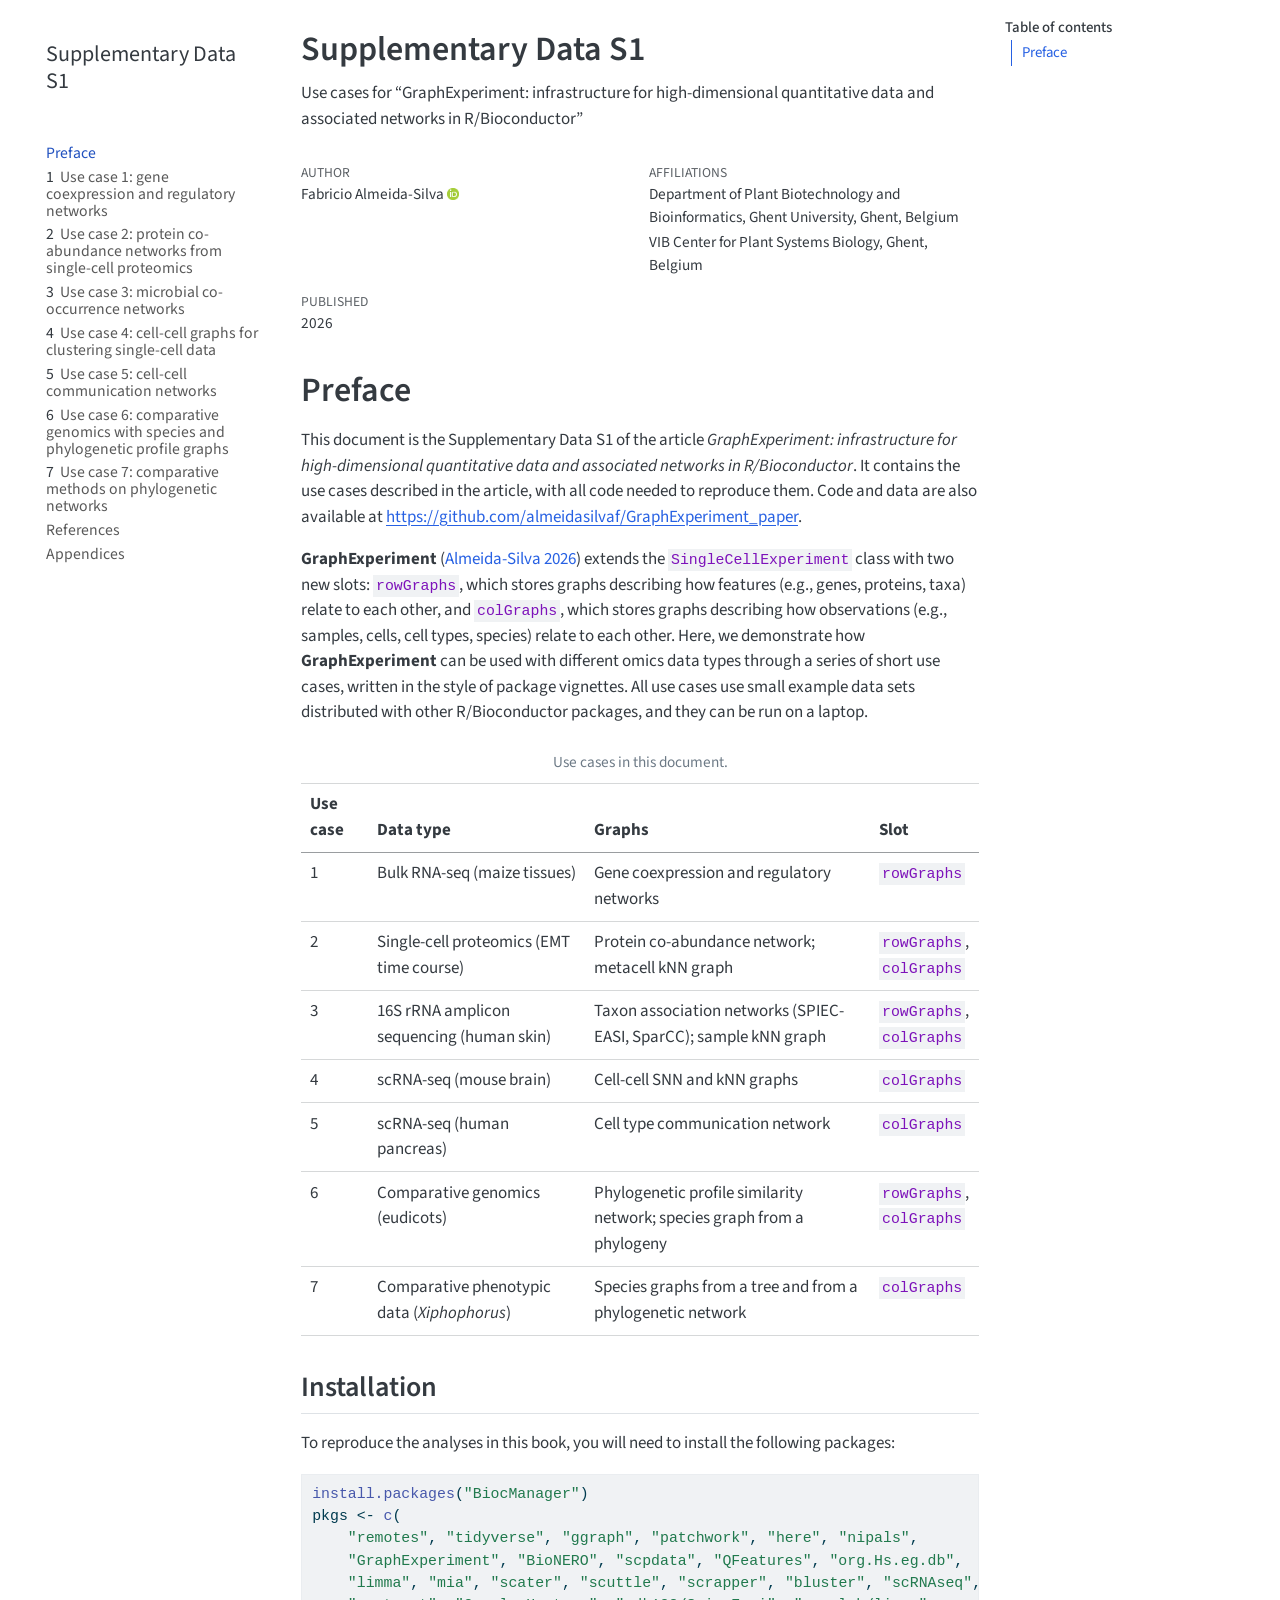
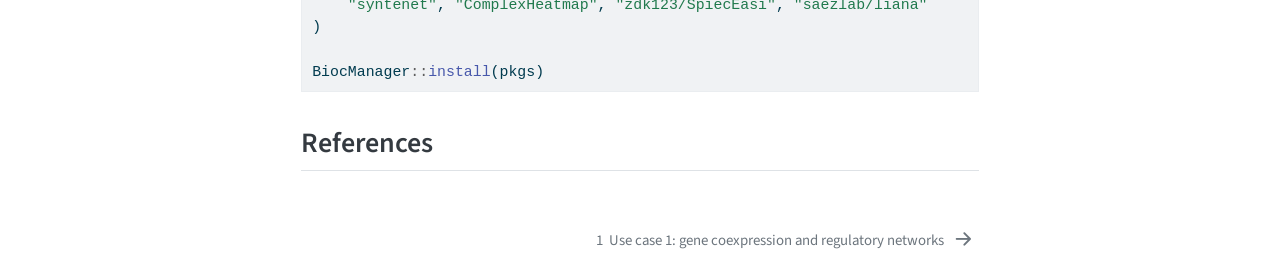
==== index.html @ 157ecf82 "Built site for gh-pages" ====
<!DOCTYPE html>
<html xmlns="http://www.w3.org/1999/xhtml" lang="en" xml:lang="en"><head>

<meta charset="utf-8">
<meta name="generator" content="quarto-1.8.25">

<meta name="viewport" content="width=device-width, initial-scale=1.0, user-scalable=yes">

<meta name="author" content="Fabricio Almeida-Silva">
<meta name="dcterms.date" content="2026-01-01">

<title>Supplementary Data S1</title>
<style>
code{white-space: pre-wrap;}
span.smallcaps{font-variant: small-caps;}
div.columns{display: flex; gap: min(4vw, 1.5em);}
div.column{flex: auto; overflow-x: auto;}
div.hanging-indent{margin-left: 1.5em; text-indent: -1.5em;}
ul.task-list{list-style: none;}
ul.task-list li input[type="checkbox"] {
  width: 0.8em;
  margin: 0 0.8em 0.2em -1em; /* quarto-specific, see https://github.com/quarto-dev/quarto-cli/issues/4556 */ 
  vertical-align: middle;
}
/* CSS for syntax highlighting */
html { -webkit-text-size-adjust: 100%; }
pre > code.sourceCode { white-space: pre; position: relative; }
pre > code.sourceCode > span { display: inline-block; line-height: 1.25; }
pre > code.sourceCode > span:empty { height: 1.2em; }
.sourceCode { overflow: visible; }
code.sourceCode > span { color: inherit; text-decoration: inherit; }
div.sourceCode { margin: 1em 0; }
pre.sourceCode { margin: 0; }
@media screen {
div.sourceCode { overflow: auto; }
}
@media print {
pre > code.sourceCode { white-space: pre-wrap; }
pre > code.sourceCode > span { text-indent: -5em; padding-left: 5em; }
}
pre.numberSource code
  { counter-reset: source-line 0; }
pre.numberSource code > span
  { position: relative; left: -4em; counter-increment: source-line; }
pre.numberSource code > span > a:first-child::before
  { content: counter(source-line);
    position: relative; left: -1em; text-align: right; vertical-align: baseline;
    border: none; display: inline-block;
    -webkit-touch-callout: none; -webkit-user-select: none;
    -khtml-user-select: none; -moz-user-select: none;
    -ms-user-select: none; user-select: none;
    padding: 0 4px; width: 4em;
  }
pre.numberSource { margin-left: 3em;  padding-left: 4px; }
div.sourceCode
  {   }
@media screen {
pre > code.sourceCode > span > a:first-child::before { text-decoration: underline; }
}
/* CSS for citations */
div.csl-bib-body { }
div.csl-entry {
  clear: both;
  margin-bottom: 0em;
}
.hanging-indent div.csl-entry {
  margin-left:2em;
  text-indent:-2em;
}
div.csl-left-margin {
  min-width:2em;
  float:left;
}
div.csl-right-inline {
  margin-left:2em;
  padding-left:1em;
}
div.csl-indent {
  margin-left: 2em;
}</style>


<script src="site_libs/quarto-nav/quarto-nav.js"></script>
<script src="site_libs/quarto-nav/headroom.min.js"></script>
<script src="site_libs/clipboard/clipboard.min.js"></script>
<script src="site_libs/quarto-search/autocomplete.umd.js"></script>
<script src="site_libs/quarto-search/fuse.min.js"></script>
<script src="site_libs/quarto-search/quarto-search.js"></script>
<meta name="quarto:offset" content="./">
<link href="./chapters/chapter_01.html" rel="next">
<script src="site_libs/quarto-html/quarto.js" type="module"></script>
<script src="site_libs/quarto-html/tabsets/tabsets.js" type="module"></script>
<script src="site_libs/quarto-html/axe/axe-check.js" type="module"></script>
<script src="site_libs/quarto-html/popper.min.js"></script>
<script src="site_libs/quarto-html/tippy.umd.min.js"></script>
<script src="site_libs/quarto-html/anchor.min.js"></script>
<link href="site_libs/quarto-html/tippy.css" rel="stylesheet">
<link href="site_libs/quarto-html/quarto-syntax-highlighting-7b89279ff1a6dce999919e0e67d4d9ec.css" rel="stylesheet" id="quarto-text-highlighting-styles">
<script src="site_libs/bootstrap/bootstrap.min.js"></script>
<link href="site_libs/bootstrap/bootstrap-icons.css" rel="stylesheet">
<link href="site_libs/bootstrap/bootstrap-eed58d07fcb345cabe4b3c55f5b85003.min.css" rel="stylesheet" append-hash="true" id="quarto-bootstrap" data-mode="light">
<script id="quarto-search-options" type="application/json">{
  "location": "sidebar",
  "copy-button": false,
  "collapse-after": 3,
  "panel-placement": "start",
  "type": "textbox",
  "limit": 50,
  "keyboard-shortcut": [
    "f",
    "/",
    "s"
  ],
  "show-item-context": false,
  "language": {
    "search-no-results-text": "No results",
    "search-matching-documents-text": "matching documents",
    "search-copy-link-title": "Copy link to search",
    "search-hide-matches-text": "Hide additional matches",
    "search-more-match-text": "more match in this document",
    "search-more-matches-text": "more matches in this document",
    "search-clear-button-title": "Clear",
    "search-text-placeholder": "",
    "search-detached-cancel-button-title": "Cancel",
    "search-submit-button-title": "Submit",
    "search-label": "Search"
  }
}</script>


</head>

<body class="nav-sidebar floating quarto-light">

<div id="quarto-search-results"></div>
  <header id="quarto-header" class="headroom fixed-top">
  <nav class="quarto-secondary-nav">
    <div class="container-fluid d-flex">
      <button type="button" class="quarto-btn-toggle btn" data-bs-toggle="collapse" role="button" data-bs-target=".quarto-sidebar-collapse-item" aria-controls="quarto-sidebar" aria-expanded="false" aria-label="Toggle sidebar navigation" onclick="if (window.quartoToggleHeadroom) { window.quartoToggleHeadroom(); }">
        <i class="bi bi-layout-text-sidebar-reverse"></i>
      </button>
        <nav class="quarto-page-breadcrumbs" aria-label="breadcrumb"><ol class="breadcrumb"><li class="breadcrumb-item"><a href="./index.html">Preface</a></li></ol></nav>
        <a class="flex-grow-1" role="navigation" data-bs-toggle="collapse" data-bs-target=".quarto-sidebar-collapse-item" aria-controls="quarto-sidebar" aria-expanded="false" aria-label="Toggle sidebar navigation" onclick="if (window.quartoToggleHeadroom) { window.quartoToggleHeadroom(); }">      
        </a>
      <button type="button" class="btn quarto-search-button" aria-label="Search" onclick="window.quartoOpenSearch();">
        <i class="bi bi-search"></i>
      </button>
    </div>
  </nav>
</header>
<!-- content -->
<div id="quarto-content" class="quarto-container page-columns page-rows-contents page-layout-article">
<!-- sidebar -->
  <nav id="quarto-sidebar" class="sidebar collapse collapse-horizontal quarto-sidebar-collapse-item sidebar-navigation floating overflow-auto">
    <div class="pt-lg-2 mt-2 text-left sidebar-header sidebar-header-stacked">
      <a href="./index.html" class="sidebar-logo-link">
      </a>
    <div class="sidebar-title mb-0 py-0">
      <a href="./">Supplementary Data S1</a> 
    </div>
      </div>
        <div class="mt-2 flex-shrink-0 align-items-center">
        <div class="sidebar-search">
        <div id="quarto-search" class="" title="Search"></div>
        </div>
        </div>
    <div class="sidebar-menu-container"> 
    <ul class="list-unstyled mt-1">
        <li class="sidebar-item">
  <div class="sidebar-item-container"> 
  <a href="./index.html" class="sidebar-item-text sidebar-link active">
 <span class="menu-text">Preface</span></a>
  </div>
</li>
        <li class="sidebar-item">
  <div class="sidebar-item-container"> 
  <a href="./chapters/chapter_01.html" class="sidebar-item-text sidebar-link">
 <span class="menu-text"><span class="chapter-number">1</span>&nbsp; <span class="chapter-title">Use case 1: gene coexpression and regulatory networks</span></span></a>
  </div>
</li>
        <li class="sidebar-item">
  <div class="sidebar-item-container"> 
  <a href="./chapters/chapter_02.html" class="sidebar-item-text sidebar-link">
 <span class="menu-text"><span class="chapter-number">2</span>&nbsp; <span class="chapter-title">Use case 2: protein co-abundance networks from single-cell proteomics</span></span></a>
  </div>
</li>
        <li class="sidebar-item">
  <div class="sidebar-item-container"> 
  <a href="./chapters/chapter_03.html" class="sidebar-item-text sidebar-link">
 <span class="menu-text"><span class="chapter-number">3</span>&nbsp; <span class="chapter-title">Use case 3: microbial co-occurrence networks</span></span></a>
  </div>
</li>
        <li class="sidebar-item">
  <div class="sidebar-item-container"> 
  <a href="./chapters/chapter_04.html" class="sidebar-item-text sidebar-link">
 <span class="menu-text"><span class="chapter-number">4</span>&nbsp; <span class="chapter-title">Use case 4: cell-cell graphs for clustering single-cell data</span></span></a>
  </div>
</li>
        <li class="sidebar-item">
  <div class="sidebar-item-container"> 
  <a href="./chapters/chapter_05.html" class="sidebar-item-text sidebar-link">
 <span class="menu-text"><span class="chapter-number">5</span>&nbsp; <span class="chapter-title">Use case 5: cell-cell communication networks</span></span></a>
  </div>
</li>
        <li class="sidebar-item">
  <div class="sidebar-item-container"> 
  <a href="./chapters/chapter_06.html" class="sidebar-item-text sidebar-link">
 <span class="menu-text"><span class="chapter-number">6</span>&nbsp; <span class="chapter-title">Use case 6: comparative genomics with species and phylogenetic profile graphs</span></span></a>
  </div>
</li>
        <li class="sidebar-item">
  <div class="sidebar-item-container"> 
  <a href="./chapters/chapter_07.html" class="sidebar-item-text sidebar-link">
 <span class="menu-text"><span class="chapter-number">7</span>&nbsp; <span class="chapter-title">Use case 7: comparative methods on phylogenetic networks</span></span></a>
  </div>
</li>
        <li class="sidebar-item">
  <div class="sidebar-item-container"> 
  <a href="./references.html" class="sidebar-item-text sidebar-link">
 <span class="menu-text">References</span></a>
  </div>
</li>
        <li class="sidebar-item">
  <div class="sidebar-item-container"> 
  <a href="./chapters/appendices.html" class="sidebar-item-text sidebar-link">
 <span class="menu-text">Appendices</span></a>
  </div>
</li>
    </ul>
    </div>
</nav>
<div id="quarto-sidebar-glass" class="quarto-sidebar-collapse-item" data-bs-toggle="collapse" data-bs-target=".quarto-sidebar-collapse-item"></div>
<!-- margin-sidebar -->
    <div id="quarto-margin-sidebar" class="sidebar margin-sidebar">
        <nav id="TOC" role="doc-toc" class="toc-active">
    <h2 id="toc-title">Table of contents</h2>
   
  <ul>
  <li><a href="#preface" id="toc-preface" class="nav-link active" data-scroll-target="#preface">Preface</a>
  <ul class="collapse">
  <li><a href="#installation" id="toc-installation" class="nav-link" data-scroll-target="#installation">Installation</a></li>
  <li><a href="#references" id="toc-references" class="nav-link" data-scroll-target="#references">References</a></li>
  </ul></li>
  </ul>
</nav>
    </div>
<!-- main -->
<main class="content" id="quarto-document-content">

<header id="title-block-header" class="quarto-title-block default">
<div class="quarto-title">
<h1 class="title">Supplementary Data S1</h1>
<p class="subtitle lead"></p><p>Use cases for “GraphExperiment: infrastructure for high-dimensional quantitative data and associated networks in R/Bioconductor”</p><p></p>
</div>


<div class="quarto-title-meta-author">
  <div class="quarto-title-meta-heading">Author</div>
  <div class="quarto-title-meta-heading">Affiliations</div>
  
    <div class="quarto-title-meta-contents">
    <p class="author">Fabricio Almeida-Silva <a href="https://orcid.org/0000-0002-5314-2964" class="quarto-title-author-orcid"> <img src="[data-uri]"></a></p>
  </div>
  <div class="quarto-title-meta-contents">
        <p class="affiliation">
            Department of Plant Biotechnology and Bioinformatics, Ghent University, Ghent, Belgium
          </p>
        <p class="affiliation">
            VIB Center for Plant Systems Biology, Ghent, Belgium
          </p>
      </div>
  </div>

<div class="quarto-title-meta">

      
    <div>
    <div class="quarto-title-meta-heading">Published</div>
    <div class="quarto-title-meta-contents">
      <p class="date">2026</p>
    </div>
  </div>
  
    
  </div>
  


</header>


<section id="preface" class="level1 unnumbered">
<h1 class="unnumbered">Preface</h1>
<p>This document is the Supplementary Data S1 of the article <em>GraphExperiment: infrastructure for high-dimensional quantitative data and associated networks in R/Bioconductor</em>. It contains the use cases described in the article, with all code needed to reproduce them. Code and data are also available at <a href="https://github.com/almeidasilvaf/GraphExperiment_paper" class="uri">https://github.com/almeidasilvaf/GraphExperiment_paper</a>.</p>
<p><strong>GraphExperiment</strong> <span class="citation" data-cites="almeida2026graphexperiment">(<a href="references.html#ref-almeida2026graphexperiment" role="doc-biblioref">Almeida-Silva 2026</a>)</span> extends the <code>SingleCellExperiment</code> class with two new slots: <code>rowGraphs</code>, which stores graphs describing how features (e.g., genes, proteins, taxa) relate to each other, and <code>colGraphs</code>, which stores graphs describing how observations (e.g., samples, cells, cell types, species) relate to each other. Here, we demonstrate how <strong>GraphExperiment</strong> can be used with different omics data types through a series of short use cases, written in the style of package vignettes. All use cases use small example data sets distributed with other R/Bioconductor packages, and they can be run on a laptop.</p>
<table class="caption-top table">
<caption>Use cases in this document.</caption>
<colgroup>
<col style="width: 10%">
<col style="width: 32%">
<col style="width: 42%">
<col style="width: 16%">
</colgroup>
<thead>
<tr class="header">
<th style="text-align: left;">Use case</th>
<th style="text-align: left;">Data type</th>
<th style="text-align: left;">Graphs</th>
<th style="text-align: left;">Slot</th>
</tr>
</thead>
<tbody>
<tr class="odd">
<td style="text-align: left;">1</td>
<td style="text-align: left;">Bulk RNA-seq (maize tissues)</td>
<td style="text-align: left;">Gene coexpression and regulatory networks</td>
<td style="text-align: left;"><code>rowGraphs</code></td>
</tr>
<tr class="even">
<td style="text-align: left;">2</td>
<td style="text-align: left;">Single-cell proteomics (EMT time course)</td>
<td style="text-align: left;">Protein co-abundance network; metacell kNN graph</td>
<td style="text-align: left;"><code>rowGraphs</code>, <code>colGraphs</code></td>
</tr>
<tr class="odd">
<td style="text-align: left;">3</td>
<td style="text-align: left;">16S rRNA amplicon sequencing (human skin)</td>
<td style="text-align: left;">Taxon association networks (SPIEC-EASI, SparCC); sample kNN graph</td>
<td style="text-align: left;"><code>rowGraphs</code>, <code>colGraphs</code></td>
</tr>
<tr class="even">
<td style="text-align: left;">4</td>
<td style="text-align: left;">scRNA-seq (mouse brain)</td>
<td style="text-align: left;">Cell-cell SNN and kNN graphs</td>
<td style="text-align: left;"><code>colGraphs</code></td>
</tr>
<tr class="odd">
<td style="text-align: left;">5</td>
<td style="text-align: left;">scRNA-seq (human pancreas)</td>
<td style="text-align: left;">Cell type communication network</td>
<td style="text-align: left;"><code>colGraphs</code></td>
</tr>
<tr class="even">
<td style="text-align: left;">6</td>
<td style="text-align: left;">Comparative genomics (eudicots)</td>
<td style="text-align: left;">Phylogenetic profile similarity network; species graph from a phylogeny</td>
<td style="text-align: left;"><code>rowGraphs</code>, <code>colGraphs</code></td>
</tr>
<tr class="odd">
<td style="text-align: left;">7</td>
<td style="text-align: left;">Comparative phenotypic data (<em>Xiphophorus</em>)</td>
<td style="text-align: left;">Species graphs from a tree and from a phylogenetic network</td>
<td style="text-align: left;"><code>colGraphs</code></td>
</tr>
</tbody>
</table>
<section id="installation" class="level2 unnumbered">
<h2 class="unnumbered anchored" data-anchor-id="installation">Installation</h2>
<p>To reproduce the analyses in this book, you will need to install the following packages:</p>
<div class="cell">
<div class="code-copy-outer-scaffold"><div class="sourceCode cell-code" id="cb1"><pre class="sourceCode r code-with-copy"><code class="sourceCode r"><span id="cb1-1"><a href="#cb1-1" aria-hidden="true" tabindex="-1"></a><span class="fu">install.packages</span>(<span class="st">"BiocManager"</span>)</span>
<span id="cb1-2"><a href="#cb1-2" aria-hidden="true" tabindex="-1"></a>pkgs <span class="ot">&lt;-</span> <span class="fu">c</span>(</span>
<span id="cb1-3"><a href="#cb1-3" aria-hidden="true" tabindex="-1"></a>    <span class="st">"remotes"</span>, <span class="st">"tidyverse"</span>, <span class="st">"ggraph"</span>, <span class="st">"patchwork"</span>, <span class="st">"here"</span>, <span class="st">"nipals"</span>,</span>
<span id="cb1-4"><a href="#cb1-4" aria-hidden="true" tabindex="-1"></a>    <span class="st">"GraphExperiment"</span>, <span class="st">"BioNERO"</span>, <span class="st">"scpdata"</span>, <span class="st">"QFeatures"</span>, <span class="st">"org.Hs.eg.db"</span>,</span>
<span id="cb1-5"><a href="#cb1-5" aria-hidden="true" tabindex="-1"></a>    <span class="st">"limma"</span>, <span class="st">"mia"</span>, <span class="st">"scater"</span>, <span class="st">"scuttle"</span>, <span class="st">"scrapper"</span>, <span class="st">"bluster"</span>, <span class="st">"scRNAseq"</span>,</span>
<span id="cb1-6"><a href="#cb1-6" aria-hidden="true" tabindex="-1"></a>    <span class="st">"syntenet"</span>, <span class="st">"ComplexHeatmap"</span>, <span class="st">"zdk123/SpiecEasi"</span>, <span class="st">"saezlab/liana"</span></span>
<span id="cb1-7"><a href="#cb1-7" aria-hidden="true" tabindex="-1"></a>)</span>
<span id="cb1-8"><a href="#cb1-8" aria-hidden="true" tabindex="-1"></a></span>
<span id="cb1-9"><a href="#cb1-9" aria-hidden="true" tabindex="-1"></a>BiocManager<span class="sc">::</span><span class="fu">install</span>(pkgs)</span></code></pre></div><button title="Copy to Clipboard" class="code-copy-button"><i class="bi"></i></button></div>
</div>
</section>
<section id="references" class="level2 unnumbered">
<h2 class="unnumbered anchored" data-anchor-id="references">References</h2>


<div id="refs" class="references csl-bib-body hanging-indent" data-entry-spacing="0" role="list" style="display: none">
<div id="ref-almeida2026graphexperiment" class="csl-entry" role="listitem">
Almeida-Silva, Fabricio. 2026. <em>GraphExperiment: S4 Class for Quantitative Data and Associated Networks</em>. <a href="https://github.com/almeidasilvaf/GraphExperiment">https://github.com/almeidasilvaf/GraphExperiment</a>.
</div>
</div>
</section>
</section>

</main> <!-- /main -->
<script id="quarto-html-after-body" type="application/javascript">
  window.document.addEventListener("DOMContentLoaded", function (event) {
    const icon = "";
    const anchorJS = new window.AnchorJS();
    anchorJS.options = {
      placement: 'right',
      icon: icon
    };
    anchorJS.add('.anchored');
    const isCodeAnnotation = (el) => {
      for (const clz of el.classList) {
        if (clz.startsWith('code-annotation-')) {                     
          return true;
        }
      }
      return false;
    }
    const onCopySuccess = function(e) {
      // button target
      const button = e.trigger;
      // don't keep focus
      button.blur();
      // flash "checked"
      button.classList.add('code-copy-button-checked');
      var currentTitle = button.getAttribute("title");
      button.setAttribute("title", "Copied!");
      let tooltip;
      if (window.bootstrap) {
        button.setAttribute("data-bs-toggle", "tooltip");
        button.setAttribute("data-bs-placement", "left");
        button.setAttribute("data-bs-title", "Copied!");
        tooltip = new bootstrap.Tooltip(button, 
          { trigger: "manual", 
            customClass: "code-copy-button-tooltip",
            offset: [0, -8]});
        tooltip.show();    
      }
      setTimeout(function() {
        if (tooltip) {
          tooltip.hide();
          button.removeAttribute("data-bs-title");
          button.removeAttribute("data-bs-toggle");
          button.removeAttribute("data-bs-placement");
        }
        button.setAttribute("title", currentTitle);
        button.classList.remove('code-copy-button-checked');
      }, 1000);
      // clear code selection
      e.clearSelection();
    }
    const getTextToCopy = function(trigger) {
      const outerScaffold = trigger.parentElement.cloneNode(true);
      const codeEl = outerScaffold.querySelector('code');
      for (const childEl of codeEl.children) {
        if (isCodeAnnotation(childEl)) {
          childEl.remove();
        }
      }
      return codeEl.innerText;
    }
    const clipboard = new window.ClipboardJS('.code-copy-button:not([data-in-quarto-modal])', {
      text: getTextToCopy
    });
    clipboard.on('success', onCopySuccess);
    if (window.document.getElementById('quarto-embedded-source-code-modal')) {
      const clipboardModal = new window.ClipboardJS('.code-copy-button[data-in-quarto-modal]', {
        text: getTextToCopy,
        container: window.document.getElementById('quarto-embedded-source-code-modal')
      });
      clipboardModal.on('success', onCopySuccess);
    }
      var localhostRegex = new RegExp(/^(?:http|https):\/\/localhost\:?[0-9]*\//);
      var mailtoRegex = new RegExp(/^mailto:/);
        var filterRegex = new RegExp('/' + window.location.host + '/');
      var isInternal = (href) => {
          return filterRegex.test(href) || localhostRegex.test(href) || mailtoRegex.test(href);
      }
      // Inspect non-navigation links and adorn them if external
     var links = window.document.querySelectorAll('a[href]:not(.nav-link):not(.navbar-brand):not(.toc-action):not(.sidebar-link):not(.sidebar-item-toggle):not(.pagination-link):not(.no-external):not([aria-hidden]):not(.dropdown-item):not(.quarto-navigation-tool):not(.about-link)');
      for (var i=0; i<links.length; i++) {
        const link = links[i];
        if (!isInternal(link.href)) {
          // undo the damage that might have been done by quarto-nav.js in the case of
          // links that we want to consider external
          if (link.dataset.originalHref !== undefined) {
            link.href = link.dataset.originalHref;
          }
        }
      }
    function tippyHover(el, contentFn, onTriggerFn, onUntriggerFn) {
      const config = {
        allowHTML: true,
        maxWidth: 500,
        delay: 100,
        arrow: false,
        appendTo: function(el) {
            return el.parentElement;
        },
        interactive: true,
        interactiveBorder: 10,
        theme: 'quarto',
        placement: 'bottom-start',
      };
      if (contentFn) {
        config.content = contentFn;
      }
      if (onTriggerFn) {
        config.onTrigger = onTriggerFn;
      }
      if (onUntriggerFn) {
        config.onUntrigger = onUntriggerFn;
      }
      window.tippy(el, config); 
    }
    const noterefs = window.document.querySelectorAll('a[role="doc-noteref"]');
    for (var i=0; i<noterefs.length; i++) {
      const ref = noterefs[i];
      tippyHover(ref, function() {
        // use id or data attribute instead here
        let href = ref.getAttribute('data-footnote-href') || ref.getAttribute('href');
        try { href = new URL(href).hash; } catch {}
        const id = href.replace(/^#\/?/, "");
        const note = window.document.getElementById(id);
        if (note) {
          return note.innerHTML;
        } else {
          return "";
        }
      });
    }
    const xrefs = window.document.querySelectorAll('a.quarto-xref');
    const processXRef = (id, note) => {
      // Strip column container classes
      const stripColumnClz = (el) => {
        el.classList.remove("page-full", "page-columns");
        if (el.children) {
          for (const child of el.children) {
            stripColumnClz(child);
          }
        }
      }
      stripColumnClz(note)
      if (id === null || id.startsWith('sec-')) {
        // Special case sections, only their first couple elements
        const container = document.createElement("div");
        if (note.children && note.children.length > 2) {
          container.appendChild(note.children[0].cloneNode(true));
          for (let i = 1; i < note.children.length; i++) {
            const child = note.children[i];
            if (child.tagName === "P" && child.innerText === "") {
              continue;
            } else {
              container.appendChild(child.cloneNode(true));
              break;
            }
          }
          if (window.Quarto?.typesetMath) {
            window.Quarto.typesetMath(container);
          }
          return container.innerHTML
        } else {
          if (window.Quarto?.typesetMath) {
            window.Quarto.typesetMath(note);
          }
          return note.innerHTML;
        }
      } else {
        // Remove any anchor links if they are present
        const anchorLink = note.querySelector('a.anchorjs-link');
        if (anchorLink) {
          anchorLink.remove();
        }
        if (window.Quarto?.typesetMath) {
          window.Quarto.typesetMath(note);
        }
        if (note.classList.contains("callout")) {
          return note.outerHTML;
        } else {
          return note.innerHTML;
        }
      }
    }
    for (var i=0; i<xrefs.length; i++) {
      const xref = xrefs[i];
      tippyHover(xref, undefined, function(instance) {
        instance.disable();
        let url = xref.getAttribute('href');
        let hash = undefined; 
        if (url.startsWith('#')) {
          hash = url;
        } else {
          try { hash = new URL(url).hash; } catch {}
        }
        if (hash) {
          const id = hash.replace(/^#\/?/, "");
          const note = window.document.getElementById(id);
          if (note !== null) {
            try {
              const html = processXRef(id, note.cloneNode(true));
              instance.setContent(html);
            } finally {
              instance.enable();
              instance.show();
            }
          } else {
            // See if we can fetch this
            fetch(url.split('#')[0])
            .then(res => res.text())
            .then(html => {
              const parser = new DOMParser();
              const htmlDoc = parser.parseFromString(html, "text/html");
              const note = htmlDoc.getElementById(id);
              if (note !== null) {
                const html = processXRef(id, note);
                instance.setContent(html);
              } 
            }).finally(() => {
              instance.enable();
              instance.show();
            });
          }
        } else {
          // See if we can fetch a full url (with no hash to target)
          // This is a special case and we should probably do some content thinning / targeting
          fetch(url)
          .then(res => res.text())
          .then(html => {
            const parser = new DOMParser();
            const htmlDoc = parser.parseFromString(html, "text/html");
            const note = htmlDoc.querySelector('main.content');
            if (note !== null) {
              // This should only happen for chapter cross references
              // (since there is no id in the URL)
              // remove the first header
              if (note.children.length > 0 && note.children[0].tagName === "HEADER") {
                note.children[0].remove();
              }
              const html = processXRef(null, note);
              instance.setContent(html);
            } 
          }).finally(() => {
            instance.enable();
            instance.show();
          });
        }
      }, function(instance) {
      });
    }
        let selectedAnnoteEl;
        const selectorForAnnotation = ( cell, annotation) => {
          let cellAttr = 'data-code-cell="' + cell + '"';
          let lineAttr = 'data-code-annotation="' +  annotation + '"';
          const selector = 'span[' + cellAttr + '][' + lineAttr + ']';
          return selector;
        }
        const selectCodeLines = (annoteEl) => {
          const doc = window.document;
          const targetCell = annoteEl.getAttribute("data-target-cell");
          const targetAnnotation = annoteEl.getAttribute("data-target-annotation");
          const annoteSpan = window.document.querySelector(selectorForAnnotation(targetCell, targetAnnotation));
          const lines = annoteSpan.getAttribute("data-code-lines").split(",");
          const lineIds = lines.map((line) => {
            return targetCell + "-" + line;
          })
          let top = null;
          let height = null;
          let parent = null;
          if (lineIds.length > 0) {
              //compute the position of the single el (top and bottom and make a div)
              const el = window.document.getElementById(lineIds[0]);
              top = el.offsetTop;
              height = el.offsetHeight;
              parent = el.parentElement.parentElement;
            if (lineIds.length > 1) {
              const lastEl = window.document.getElementById(lineIds[lineIds.length - 1]);
              const bottom = lastEl.offsetTop + lastEl.offsetHeight;
              height = bottom - top;
            }
            if (top !== null && height !== null && parent !== null) {
              // cook up a div (if necessary) and position it 
              let div = window.document.getElementById("code-annotation-line-highlight");
              if (div === null) {
                div = window.document.createElement("div");
                div.setAttribute("id", "code-annotation-line-highlight");
                div.style.position = 'absolute';
                parent.appendChild(div);
              }
              div.style.top = top - 2 + "px";
              div.style.height = height + 4 + "px";
              div.style.left = 0;
              let gutterDiv = window.document.getElementById("code-annotation-line-highlight-gutter");
              if (gutterDiv === null) {
                gutterDiv = window.document.createElement("div");
                gutterDiv.setAttribute("id", "code-annotation-line-highlight-gutter");
                gutterDiv.style.position = 'absolute';
                const codeCell = window.document.getElementById(targetCell);
                const gutter = codeCell.querySelector('.code-annotation-gutter');
                gutter.appendChild(gutterDiv);
              }
              gutterDiv.style.top = top - 2 + "px";
              gutterDiv.style.height = height + 4 + "px";
            }
            selectedAnnoteEl = annoteEl;
          }
        };
        const unselectCodeLines = () => {
          const elementsIds = ["code-annotation-line-highlight", "code-annotation-line-highlight-gutter"];
          elementsIds.forEach((elId) => {
            const div = window.document.getElementById(elId);
            if (div) {
              div.remove();
            }
          });
          selectedAnnoteEl = undefined;
        };
          // Handle positioning of the toggle
      window.addEventListener(
        "resize",
        throttle(() => {
          elRect = undefined;
          if (selectedAnnoteEl) {
            selectCodeLines(selectedAnnoteEl);
          }
        }, 10)
      );
      function throttle(fn, ms) {
      let throttle = false;
      let timer;
        return (...args) => {
          if(!throttle) { // first call gets through
              fn.apply(this, args);
              throttle = true;
          } else { // all the others get throttled
              if(timer) clearTimeout(timer); // cancel #2
              timer = setTimeout(() => {
                fn.apply(this, args);
                timer = throttle = false;
              }, ms);
          }
        };
      }
        // Attach click handler to the DT
        const annoteDls = window.document.querySelectorAll('dt[data-target-cell]');
        for (const annoteDlNode of annoteDls) {
          annoteDlNode.addEventListener('click', (event) => {
            const clickedEl = event.target;
            if (clickedEl !== selectedAnnoteEl) {
              unselectCodeLines();
              const activeEl = window.document.querySelector('dt[data-target-cell].code-annotation-active');
              if (activeEl) {
                activeEl.classList.remove('code-annotation-active');
              }
              selectCodeLines(clickedEl);
              clickedEl.classList.add('code-annotation-active');
            } else {
              // Unselect the line
              unselectCodeLines();
              clickedEl.classList.remove('code-annotation-active');
            }
          });
        }
    const findCites = (el) => {
      const parentEl = el.parentElement;
      if (parentEl) {
        const cites = parentEl.dataset.cites;
        if (cites) {
          return {
            el,
            cites: cites.split(' ')
          };
        } else {
          return findCites(el.parentElement)
        }
      } else {
        return undefined;
      }
    };
    var bibliorefs = window.document.querySelectorAll('a[role="doc-biblioref"]');
    for (var i=0; i<bibliorefs.length; i++) {
      const ref = bibliorefs[i];
      const citeInfo = findCites(ref);
      if (citeInfo) {
        tippyHover(citeInfo.el, function() {
          var popup = window.document.createElement('div');
          citeInfo.cites.forEach(function(cite) {
            var citeDiv = window.document.createElement('div');
            citeDiv.classList.add('hanging-indent');
            citeDiv.classList.add('csl-entry');
            var biblioDiv = window.document.getElementById('ref-' + cite);
            if (biblioDiv) {
              citeDiv.innerHTML = biblioDiv.innerHTML;
            }
            popup.appendChild(citeDiv);
          });
          return popup.innerHTML;
        });
      }
    }
  });
  </script>
<nav class="page-navigation">
  <div class="nav-page nav-page-previous">
  </div>
  <div class="nav-page nav-page-next">
      <a href="./chapters/chapter_01.html" class="pagination-link" aria-label="Use case 1: gene coexpression and regulatory networks">
        <span class="nav-page-text"><span class="chapter-number">1</span>&nbsp; <span class="chapter-title">Use case 1: gene coexpression and regulatory networks</span></span> <i class="bi bi-arrow-right-short"></i>
      </a>
  </div>
</nav>
</div> <!-- /content -->




</body></html>
---- site_libs/quarto-html/tippy.css ----
.tippy-box[data-animation=fade][data-state=hidden]{opacity:0}[data-tippy-root]{max-width:calc(100vw - 10px)}.tippy-box{position:relative;background-color:#333;color:#fff;border-radius:4px;font-size:14px;line-height:1.4;white-space:normal;outline:0;transition-property:transform,visibility,opacity}.tippy-box[data-placement^=top]>.tippy-arrow{bottom:0}.tippy-box[data-placement^=top]>.tippy-arrow:before{bottom:-7px;left:0;border-width:8px 8px 0;border-top-color:initial;transform-origin:center top}.tippy-box[data-placement^=bottom]>.tippy-arrow{top:0}.tippy-box[data-placement^=bottom]>.tippy-arrow:before{top:-7px;left:0;border-width:0 8px 8px;border-bottom-color:initial;transform-origin:center bottom}.tippy-box[data-placement^=left]>.tippy-arrow{right:0}.tippy-box[data-placement^=left]>.tippy-arrow:before{border-width:8px 0 8px 8px;border-left-color:initial;right:-7px;transform-origin:center left}.tippy-box[data-placement^=right]>.tippy-arrow{left:0}.tippy-box[data-placement^=right]>.tippy-arrow:before{left:-7px;border-width:8px 8px 8px 0;border-right-color:initial;transform-origin:center right}.tippy-box[data-inertia][data-state=visible]{transition-timing-function:cubic-bezier(.54,1.5,.38,1.11)}.tippy-arrow{width:16px;height:16px;color:#333}.tippy-arrow:before{content:"";position:absolute;border-color:transparent;border-style:solid}.tippy-content{position:relative;padding:5px 9px;z-index:1}
---- site_libs/quarto-html/quarto-syntax-highlighting-7b89279ff1a6dce999919e0e67d4d9ec.css ----
/* quarto syntax highlight colors */
:root {
  --quarto-hl-ot-color: #003B4F;
  --quarto-hl-at-color: #657422;
  --quarto-hl-ss-color: #20794D;
  --quarto-hl-an-color: #5E5E5E;
  --quarto-hl-fu-color: #4758AB;
  --quarto-hl-st-color: #20794D;
  --quarto-hl-cf-color: #003B4F;
  --quarto-hl-op-color: #5E5E5E;
  --quarto-hl-er-color: #AD0000;
  --quarto-hl-bn-color: #AD0000;
  --quarto-hl-al-color: #AD0000;
  --quarto-hl-va-color: #111111;
  --quarto-hl-bu-color: inherit;
  --quarto-hl-ex-color: inherit;
  --quarto-hl-pp-color: #AD0000;
  --quarto-hl-in-color: #5E5E5E;
  --quarto-hl-vs-color: #20794D;
  --quarto-hl-wa-color: #5E5E5E;
  --quarto-hl-do-color: #5E5E5E;
  --quarto-hl-im-color: #00769E;
  --quarto-hl-ch-color: #20794D;
  --quarto-hl-dt-color: #AD0000;
  --quarto-hl-fl-color: #AD0000;
  --quarto-hl-co-color: #5E5E5E;
  --quarto-hl-cv-color: #5E5E5E;
  --quarto-hl-cn-color: #8f5902;
  --quarto-hl-sc-color: #5E5E5E;
  --quarto-hl-dv-color: #AD0000;
  --quarto-hl-kw-color: #003B4F;
}

/* other quarto variables */
:root {
  --quarto-font-monospace: SFMono-Regular, Menlo, Monaco, Consolas, "Liberation Mono", "Courier New", monospace;
}

/* syntax highlight based on Pandoc's rules */
pre > code.sourceCode > span {
  color: #003B4F;
}

code.sourceCode > span {
  color: #003B4F;
}

div.sourceCode,
div.sourceCode pre.sourceCode {
  color: #003B4F;
}

/* Normal */
code span {
  color: #003B4F;
}

/* Alert */
code span.al {
  color: #AD0000;
  font-style: inherit;
}

/* Annotation */
code span.an {
  color: #5E5E5E;
  font-style: inherit;
}

/* Attribute */
code span.at {
  color: #657422;
  font-style: inherit;
}

/* BaseN */
code span.bn {
  color: #AD0000;
  font-style: inherit;
}

/* BuiltIn */
code span.bu {
  font-style: inherit;
}

/* ControlFlow */
code span.cf {
  color: #003B4F;
  font-weight: bold;
  font-style: inherit;
}

/* Char */
code span.ch {
  color: #20794D;
  font-style: inherit;
}

/* Constant */
code span.cn {
  color: #8f5902;
  font-style: inherit;
}

/* Comment */
code span.co {
  color: #5E5E5E;
  font-style: inherit;
}

/* CommentVar */
code span.cv {
  color: #5E5E5E;
  font-style: italic;
}

/* Documentation */
code span.do {
  color: #5E5E5E;
  font-style: italic;
}

/* DataType */
code span.dt {
  color: #AD0000;
  font-style: inherit;
}

/* DecVal */
code span.dv {
  color: #AD0000;
  font-style: inherit;
}

/* Error */
code span.er {
  color: #AD0000;
  font-style: inherit;
}

/* Extension */
code span.ex {
  font-style: inherit;
}

/* Float */
code span.fl {
  color: #AD0000;
  font-style: inherit;
}

/* Function */
code span.fu {
  color: #4758AB;
  font-style: inherit;
}

/* Import */
code span.im {
  color: #00769E;
  font-style: inherit;
}

/* Information */
code span.in {
  color: #5E5E5E;
  font-style: inherit;
}

/* Keyword */
code span.kw {
  color: #003B4F;
  font-weight: bold;
  font-style: inherit;
}

/* Operator */
code span.op {
  color: #5E5E5E;
  font-style: inherit;
}

/* Other */
code span.ot {
  color: #003B4F;
  font-style: inherit;
}

/* Preprocessor */
code span.pp {
  color: #AD0000;
  font-style: inherit;
}

/* SpecialChar */
code span.sc {
  color: #5E5E5E;
  font-style: inherit;
}

/* SpecialString */
code span.ss {
  color: #20794D;
  font-style: inherit;
}

/* String */
code span.st {
  color: #20794D;
  font-style: inherit;
}

/* Variable */
code span.va {
  color: #111111;
  font-style: inherit;
}

/* VerbatimString */
code span.vs {
  color: #20794D;
  font-style: inherit;
}

/* Warning */
code span.wa {
  color: #5E5E5E;
  font-style: italic;
}

.prevent-inlining {
  content: "</";
}

/*# sourceMappingURL=3944bc705cfaf4c80e56f77c5205168a.css.map */
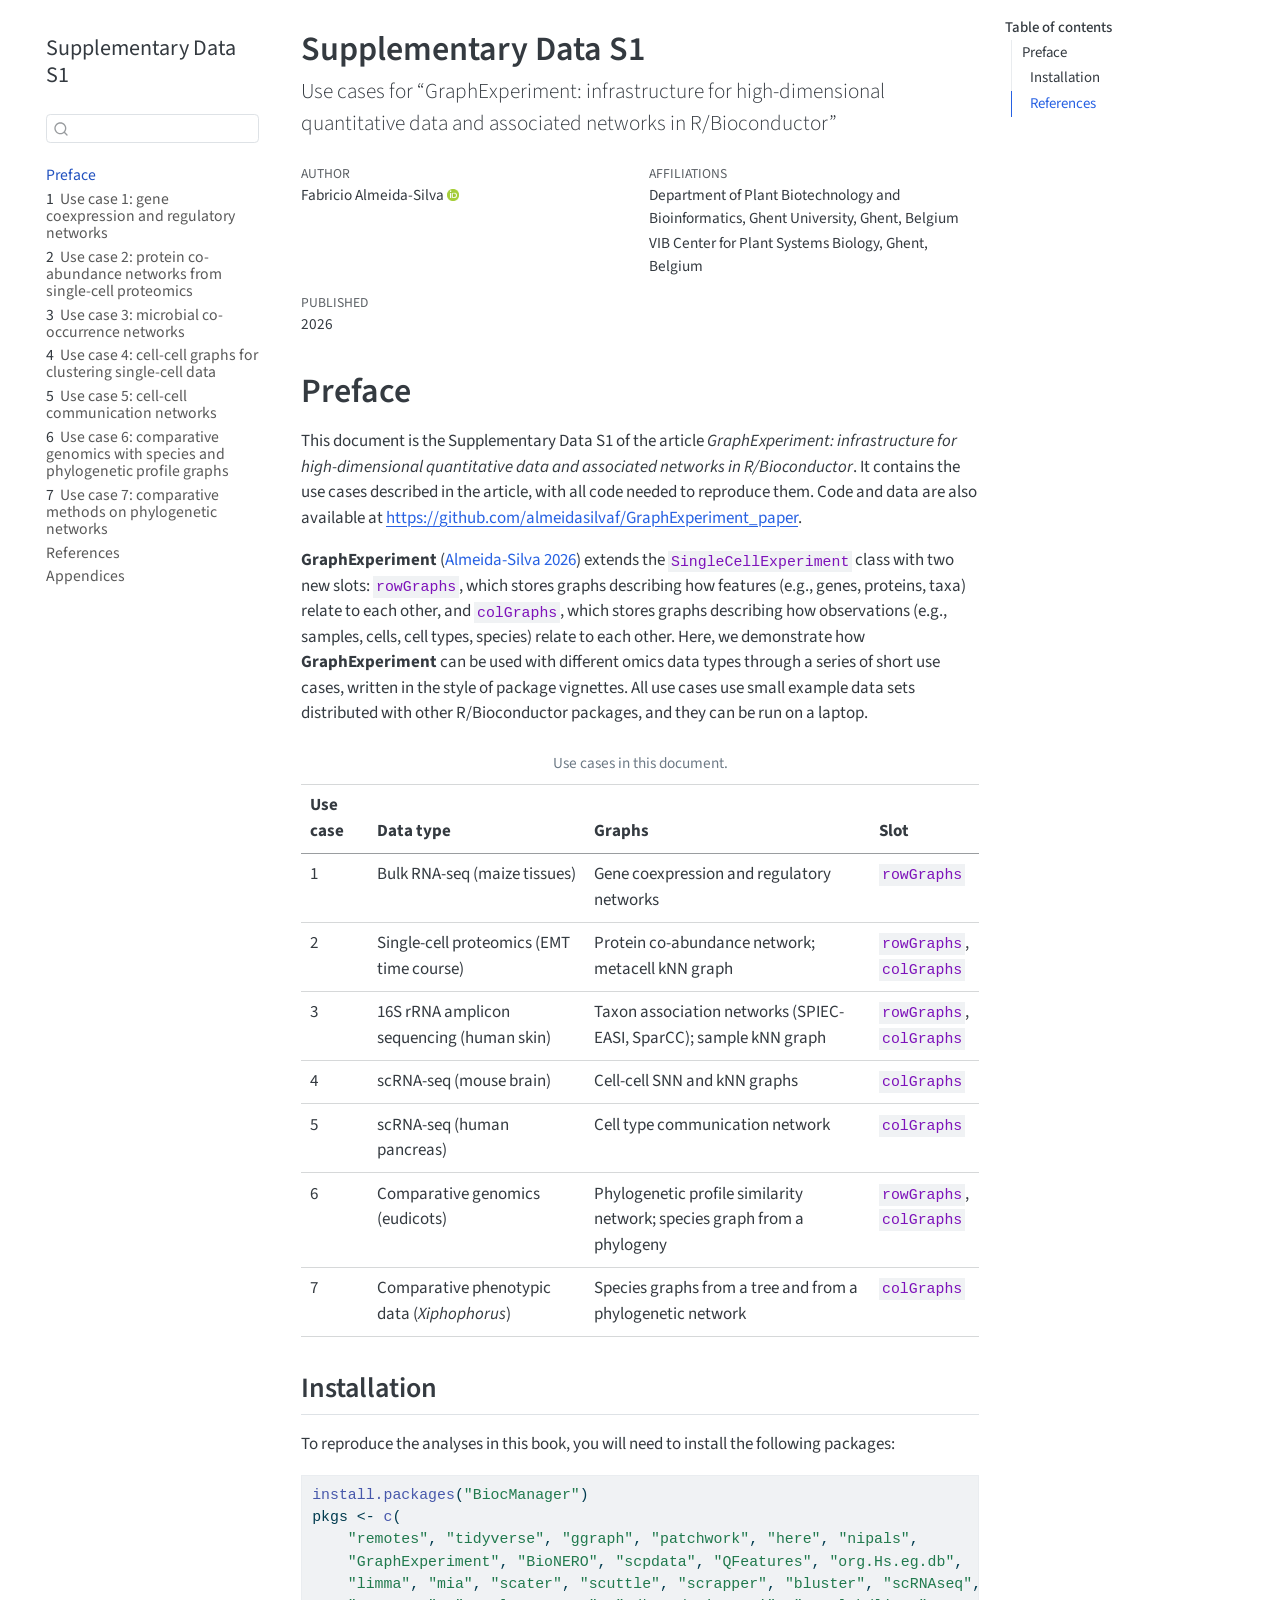
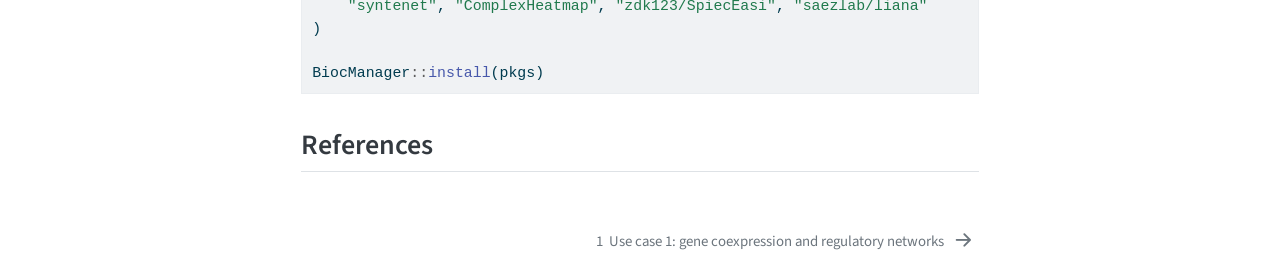
==== commit 8da6c8ee: "Built site for gh-pages" ====
--- a/index.html
+++ b/index.html
@@ -2,7 +2,7 @@
 <html xmlns="http://www.w3.org/1999/xhtml" lang="en" xml:lang="en"><head>
 
 <meta charset="utf-8">
-<meta name="generator" content="quarto-1.8.25">
+<meta name="generator" content="quarto-1.10.19">
 
 <meta name="viewport" content="width=device-width, initial-scale=1.0, user-scalable=yes">
 
@@ -11,10 +11,16 @@
 
 <title>Supplementary Data S1</title>
 <style>
-code{white-space: pre-wrap;}
+/* Default styles provided by pandoc.
+** See https://pandoc.org/MANUAL.html#variables-for-html for config info.
+*/
 span.smallcaps{font-variant: small-caps;}
-div.columns{display: flex; gap: min(4vw, 1.5em);}
-div.column{flex: auto; overflow-x: auto;}
+div.columns{display: flex; gap: 1.5em;}
+div.column{flex: auto;}
+@media screen {
+div.columns{gap: min(4vw, 1.5em);}
+div.column{overflow-x: auto;}
+}
 div.hanging-indent{margin-left: 1.5em; text-indent: -1.5em;}
 ul.task-list{list-style: none;}
 ul.task-list li input[type="checkbox"] {
@@ -61,7 +67,6 @@
 div.csl-bib-body { }
 div.csl-entry {
   clear: both;
-  margin-bottom: 0em;
 }
 .hanging-indent div.csl-entry {
   margin-left:2em;
@@ -90,15 +95,14 @@
 <link href="./chapters/chapter_01.html" rel="next">
 <script src="site_libs/quarto-html/quarto.js" type="module"></script>
 <script src="site_libs/quarto-html/tabsets/tabsets.js" type="module"></script>
-<script src="site_libs/quarto-html/axe/axe-check.js" type="module"></script>
 <script src="site_libs/quarto-html/popper.min.js"></script>
 <script src="site_libs/quarto-html/tippy.umd.min.js"></script>
 <script src="site_libs/quarto-html/anchor.min.js"></script>
 <link href="site_libs/quarto-html/tippy.css" rel="stylesheet">
-<link href="site_libs/quarto-html/quarto-syntax-highlighting-7b89279ff1a6dce999919e0e67d4d9ec.css" rel="stylesheet" id="quarto-text-highlighting-styles">
+<link href="site_libs/quarto-html/quarto-syntax-highlighting-bf27225e3a48a9273f3daa8f8e829971.css" rel="stylesheet" id="quarto-text-highlighting-styles">
 <script src="site_libs/bootstrap/bootstrap.min.js"></script>
 <link href="site_libs/bootstrap/bootstrap-icons.css" rel="stylesheet">
-<link href="site_libs/bootstrap/bootstrap-eed58d07fcb345cabe4b3c55f5b85003.min.css" rel="stylesheet" append-hash="true" id="quarto-bootstrap" data-mode="light">
+<link href="site_libs/bootstrap/bootstrap-fd33a4952e9ae2782db733e1f7710525.min.css" rel="stylesheet" append-hash="true" id="quarto-bootstrap" data-mode="light">
 <script id="quarto-search-options" type="application/json">{
   "location": "sidebar",
   "copy-button": false,
@@ -152,9 +156,7 @@
 <div id="quarto-content" class="quarto-container page-columns page-rows-contents page-layout-article">
 <!-- sidebar -->
   <nav id="quarto-sidebar" class="sidebar collapse collapse-horizontal quarto-sidebar-collapse-item sidebar-navigation floating overflow-auto">
-    <div class="pt-lg-2 mt-2 text-left sidebar-header sidebar-header-stacked">
-      <a href="./index.html" class="sidebar-logo-link">
-      </a>
+    <div class="pt-lg-2 mt-2 text-left sidebar-header">
     <div class="sidebar-title mb-0 py-0">
       <a href="./">Supplementary Data S1</a> 
     </div>
@@ -250,7 +252,7 @@
 <header id="title-block-header" class="quarto-title-block default">
 <div class="quarto-title">
 <h1 class="title">Supplementary Data S1</h1>
-<p class="subtitle lead"></p><p>Use cases for “GraphExperiment: infrastructure for high-dimensional quantitative data and associated networks in R/Bioconductor”</p><p></p>
+<p class="subtitle lead">Use cases for “GraphExperiment: infrastructure for high-dimensional quantitative data and associated networks in R/Bioconductor”</p>
 </div>
 
 
@@ -259,7 +261,7 @@
   <div class="quarto-title-meta-heading">Affiliations</div>
   
     <div class="quarto-title-meta-contents">
-    <p class="author">Fabricio Almeida-Silva <a href="https://orcid.org/0000-0002-5314-2964" class="quarto-title-author-orcid"> <img src="[data-uri]"></a></p>
+    <p class="author">Fabricio Almeida-Silva <a href="https://orcid.org/0000-0002-5314-2964" class="quarto-title-author-orcid" aria-label="ORCID profile for Fabricio Almeida-Silva"> <img alt="" src="[data-uri]"></a></p>
   </div>
   <div class="quarto-title-meta-contents">
         <p class="affiliation">
@@ -373,7 +375,7 @@
 <h2 class="unnumbered anchored" data-anchor-id="references">References</h2>
 
 
-<div id="refs" class="references csl-bib-body hanging-indent" data-entry-spacing="0" role="list" style="display: none">
+<div id="refs" class="references csl-bib-body hanging-indent" role="list" style="display: none">
 <div id="ref-almeida2026graphexperiment" class="csl-entry" role="listitem">
 Almeida-Silva, Fabricio. 2026. <em>GraphExperiment: S4 Class for Quantitative Data and Associated Networks</em>. <a href="https://github.com/almeidasilvaf/GraphExperiment">https://github.com/almeidasilvaf/GraphExperiment</a>.
 </div>
--- a/site_libs/quarto-html/quarto-syntax-highlighting-bf27225e3a48a9273f3daa8f8e829971.css
+++ b/site_libs/quarto-html/quarto-syntax-highlighting-bf27225e3a48a9273f3daa8f8e829971.css
@@ -0,0 +1,236 @@
+/* quarto syntax highlight colors */
+:root {
+  --quarto-hl-ot-color: #003B4F;
+  --quarto-hl-at-color: #657422;
+  --quarto-hl-ss-color: #20794D;
+  --quarto-hl-an-color: #5E5E5E;
+  --quarto-hl-fu-color: #4758AB;
+  --quarto-hl-st-color: #20794D;
+  --quarto-hl-cf-color: #003B4F;
+  --quarto-hl-op-color: #5E5E5E;
+  --quarto-hl-er-color: #AD0000;
+  --quarto-hl-bn-color: #AD0000;
+  --quarto-hl-al-color: #AD0000;
+  --quarto-hl-va-color: #111111;
+  --quarto-hl-bu-color: inherit;
+  --quarto-hl-ex-color: inherit;
+  --quarto-hl-pp-color: #AD0000;
+  --quarto-hl-in-color: #5E5E5E;
+  --quarto-hl-vs-color: #20794D;
+  --quarto-hl-wa-color: #5E5E5E;
+  --quarto-hl-do-color: #5E5E5E;
+  --quarto-hl-im-color: #00769E;
+  --quarto-hl-ch-color: #20794D;
+  --quarto-hl-dt-color: #AD0000;
+  --quarto-hl-fl-color: #AD0000;
+  --quarto-hl-co-color: #5E5E5E;
+  --quarto-hl-cv-color: #5E5E5E;
+  --quarto-hl-cn-color: #8f5902;
+  --quarto-hl-sc-color: #5E5E5E;
+  --quarto-hl-dv-color: #AD0000;
+  --quarto-hl-kw-color: #003B4F;
+}
+
+/* other quarto variables */
+:root {
+  --quarto-font-monospace: SFMono-Regular, Menlo, Monaco, Consolas, "Liberation Mono", "Courier New", monospace;
+}
+
+/* syntax highlight based on Pandoc's rules */
+pre > code.sourceCode > span {
+  color: #003B4F;
+}
+
+code.sourceCode > span {
+  color: #003B4F;
+}
+
+div.sourceCode,
+div.sourceCode pre.sourceCode {
+  color: #003B4F;
+}
+
+/* Normal */
+code span {
+  color: #003B4F;
+}
+
+/* Alert */
+code span.al {
+  color: #AD0000;
+  font-style: inherit;
+}
+
+/* Annotation */
+code span.an {
+  color: #5E5E5E;
+  font-style: inherit;
+}
+
+/* Attribute */
+code span.at {
+  color: #657422;
+  font-style: inherit;
+}
+
+/* BaseN */
+code span.bn {
+  color: #AD0000;
+  font-style: inherit;
+}
+
+/* BuiltIn */
+code span.bu {
+  font-style: inherit;
+}
+
+/* ControlFlow */
+code span.cf {
+  color: #003B4F;
+  font-weight: bold;
+  font-style: inherit;
+}
+
+/* Char */
+code span.ch {
+  color: #20794D;
+  font-style: inherit;
+}
+
+/* Constant */
+code span.cn {
+  color: #8f5902;
+  font-style: inherit;
+}
+
+/* Comment */
+code span.co {
+  color: #5E5E5E;
+  font-style: inherit;
+}
+
+/* CommentVar */
+code span.cv {
+  color: #5E5E5E;
+  font-style: italic;
+}
+
+/* Documentation */
+code span.do {
+  color: #5E5E5E;
+  font-style: italic;
+}
+
+/* DataType */
+code span.dt {
+  color: #AD0000;
+  font-style: inherit;
+}
+
+/* DecVal */
+code span.dv {
+  color: #AD0000;
+  font-style: inherit;
+}
+
+/* Error */
+code span.er {
+  color: #AD0000;
+  font-style: inherit;
+}
+
+/* Extension */
+code span.ex {
+  font-style: inherit;
+}
+
+/* Float */
+code span.fl {
+  color: #AD0000;
+  font-style: inherit;
+}
+
+/* Function */
+code span.fu {
+  color: #4758AB;
+  font-style: inherit;
+}
+
+/* Import */
+code span.im {
+  color: #00769E;
+  font-style: inherit;
+}
+
+/* Information */
+code span.in {
+  color: #5E5E5E;
+  font-style: inherit;
+}
+
+/* Keyword */
+code span.kw {
+  color: #003B4F;
+  font-weight: bold;
+  font-style: inherit;
+}
+
+/* Operator */
+code span.op {
+  color: #5E5E5E;
+  font-style: inherit;
+}
+
+/* Other */
+code span.ot {
+  color: #003B4F;
+  font-style: inherit;
+}
+
+/* Preprocessor */
+code span.pp {
+  color: #AD0000;
+  font-style: inherit;
+}
+
+/* SpecialChar */
+code span.sc {
+  color: #5E5E5E;
+  font-style: inherit;
+}
+
+/* SpecialString */
+code span.ss {
+  color: #20794D;
+  font-style: inherit;
+}
+
+/* String */
+code span.st {
+  color: #20794D;
+  font-style: inherit;
+}
+
+/* Variable */
+code span.va {
+  color: #111111;
+  font-style: inherit;
+}
+
+/* VerbatimString */
+code span.vs {
+  color: #20794D;
+  font-style: inherit;
+}
+
+/* Warning */
+code span.wa {
+  color: #5E5E5E;
+  font-style: italic;
+}
+
+.prevent-inlining {
+  content: "</";
+}
+
+/*# sourceMappingURL=8be38f48d34c45af72792cbd699585e7.css.map */
